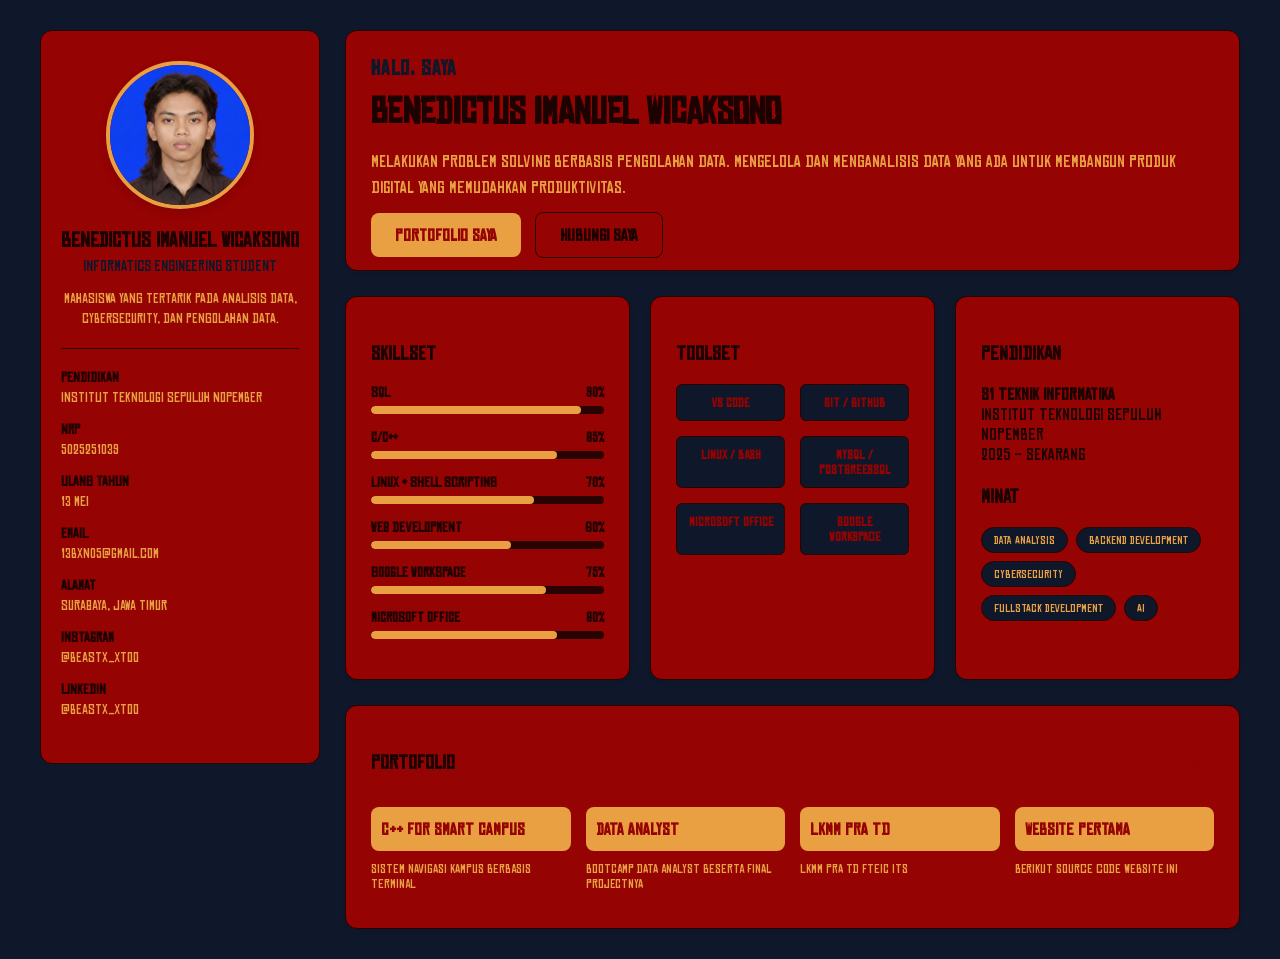
==== index.html @ a8acacd5 "fix html name" ====
<!DOCTYPE html>
<html>
<head>
    <meta charset="UTF-8">
    <title>Landing Page Digital Profile</title>
    <link rel="stylesheet" href="styles.css" />
</head>
<body>
    <div class="page-layout">
        <aside class="sidebar">
            <div class="profile-header">
                <img src="images/profile.png" alt="Profile" class="profile-img">
                <h2>Benedictus Imanuel Wicaksono</h2>
                <p class="subtitle">Informatics Engineering Student</p>
            </div>
            <p class="bio">Mahasiswa yang tertarik pada analisis data, cybersecurity, dan pengolahan data.</p>
            <div class="contact-info">
                <div class="info-item">
                    <strong>Pendidikan</strong>
                    <span>Institut Teknologi Sepuluh Nopember</span>
                </div>
                <div class="info-item">
                    <strong>NRP</strong>
                    <span>5025251039</span>
                </div>
                <div class="info-item">
                    <strong>Ulang tahun</strong>
                    <span>13 Mei</span>
                </div>
                <div class="info-item">
                    <strong>Email</strong>
                    <span>13bxn05@gmail.com</span>
                </div>
                <div class="info-item">
                    <strong>Alamat</strong>
                    <span>Surabaya, Jawa Timur</span>
                </div>
                <div class="info-item">
                    <strong>Instagram</strong>
                    <a href="https://www.instagram.com/beastx_xtoo" class="link">@beastx_xtoo<span></span></a>
                </div>
                <div class="info-item">
                    <strong>LinkedIn</strong>
                    <a href="https://www.linkedin.com/in/benedictus-wicaksono-3b3028378" class="link">@beastx_xtoo<span></span></a>
                </div>
            </div>
        </aside>

        <main class="main-content">
            <section class="hero-section card">
                <div class="hero-text">
                    <span class="greeting">Halo, saya</span>
                    <h1>Benedictus Imanuel Wicaksono</h1>
                    <p class="hero-desc">Melakukan problem solving berbasis pengolahan data. Mengelola dan menganalisis data yang ada untuk membangun produk digital yang memudahkan produktivitas.</p>
                    <div class="hero-buttons">
                        <a href="https://www.linkedin.com/in/benedictus-wicaksono-3b3028378" class="btn-primary">Portofolio saya</a>
                        <a href="mailto:13bxn05@gmail.com" class="btn-outline">Hubungi Saya</a>
                    </div>
                </div>
            </section>

            <section class="info-grid">

                <div class="card">
                    <h3>Skillset</h3>
                    <div class="skill-list">
                        <div class="skill-item">
                            <div class="skill-name"><span>SQL</span> <span>90%</span></div>
                            <div class="progress-bar"><div class="progress" style="width: 90%;"></div></div>
                        </div>
                        <div class="skill-item">
                            <div class="skill-name"><span>C/C++</span> <span>85%</span></div>
                            <div class="progress-bar"><div class="progress" style="width: 80%;"></div></div>
                        </div>
                        <div class="skill-item">
                            <div class="skill-name"><span>Linux & Shell Scripting</span> <span>70%</span></div>
                            <div class="progress-bar"><div class="progress" style="width: 70%;"></div></div>
                        </div>
                        <div class="skill-item">
                            <div class="skill-name"><span>Web Development</span> <span>60%</span></div>
                            <div class="progress-bar"><div class="progress" style="width: 60%;"></div></div>
                        </div>
                        <div class="skill-item">
                            <div class="skill-name"><span>Google Workspace</span> <span>75%</span></div>
                            <div class="progress-bar"><div class="progress" style="width: 75%;"></div></div>
                        </div>
                        <div class="skill-item">
                            <div class="skill-name"><span>Microsoft Office</span> <span>80%</span></div>
                            <div class="progress-bar"><div class="progress" style="width: 80%;"></div></div>
                        </div>
                    </div>
                </div>

                <div class="card">
                    <h3>Toolset</h3>
                    <div class="tool-grid">
                        <div class="tool-item">VS Code</div>
                        <div class="tool-item">Git / GitHub</div>
                        <div class="tool-item">Linux / Bash</div>
                        <div class="tool-item">MYSQL / PostgreesSQL</div>
                        <div class="tool-item">Microsoft Office</div>
                        <div class="tool-item">Google Workspace</div>
                    </div>
                </div>

                <div class="card">
                    <h3>Pendidikan</h3>
                    <p><strong>S1 Teknik Informatika</strong><br>Institut Teknologi Sepuluh Nopember<br>2025 - Sekarang</p>
                    
                    <h3 style="margin-top: 20px;">Minat</h3>
                    <div class="tags">
                        <span class="tag">Data Analysis</span>
                        <span class="tag">Backend Development</span>
                        <span class="tag">Cybersecurity</span>
                        <span class="tag">Fullstack Development</span>
                        <span class="tag">AI</span>
                    </div>
                </div>
            </section>

            <section class="card">
                <div class="section-header">
                    <h3>Portofolio</h3>
                    <a href="#" class="view-all">Lihat Semua →</a>
                </div>
                <div class="portfolio-grid">
                    <div class="portfolio-item">
                        <a href="https://github.com/xbggnr/EAS-Study-Case-Smart-Campus.git" class="btn-porto">C++ for Smart Campus</a>
                        <p>Sistem navigasi kampus berbasis terminal</p>
                    </div>
                    <div class="portfolio-item">
                        <a href="https://lnkd.in/p/gsqs-qHE" class="btn-porto">Data Analyst</a>
                        <p>Bootcamp data analyst beserta final projectnya</p>
                    </div>
                    <div class="portfolio-item">
                        <a href="https://lnkd.in/p/gumB436R" class="btn-porto">LKMM Pra TD</a>
                        <p>LKMM Pra TD FTEIC ITS</p>
                    </div>
                    <div class="portfolio-item">
                        <a href="https://github.com/xbggnr/First-Digital-Profile.git" class="btn-porto">Website Pertama</a>
                        <p>Berikut source code website ini</p>
                    </div>
                </div>
            </section>
        </main>
    </div>

</body>
</html>
---- styles.css ----
@font-face {
    font-family: 'RDR';
    src: url("chinese-rocks-rg.ttf");
}

:root {
    --primary-red: #950303;
    --dark-bg: #0F172A;
    --judul: #1d0202;
    --description: #e8a043;
    --border-color: #280301;
}

body {
    font-family: 'RDR';
    margin: 0;
    padding: 0;
    background-color: var(--dark-bg);
    color: var(--judul);
}

.page-layout {
    display: grid;
    grid-template-columns: 280px 1fr;
    gap: 25px;
    max-width: 1200px;
    margin: 30px auto;
    padding: 0 20px;
}

.card {
    background: #950303;
    border-radius: 12px;
    padding: 25px;
    border: 1px solid var(--border-color);
    box-shadow: 0 2px 10px rgba(0,0,0,0.02);
}

.sidebar {
    background: #950303;
    border-radius: 12px;
    padding: 30px 20px;
    border: 1px solid var(--border-color);
    height: fit-content;
}

.link {
    text-decoration: none;
    color: var(--description);
}

.profile-header {
    text-align: center;
    position: relative;
}

.profile-img {
    width: 140px;
    height: 140px;
    border-radius: 50%;
    object-fit: cover;
    border: 4px solid #e8a043;
    box-shadow: 0 4px 10px rgba(0,0,0,0.1);
}

.sidebar h2 { margin: 15px 0 5px; font-size: 20px; }
.subtitle { color: var(--dark-bg); font-size: 14px; font-weight: 500; margin-top: 0; }
.bio { font-size: 13px; color: var(--description); text-align: center; line-height: 1.5; margin-bottom: 20px; border-bottom: 1px solid var(--border-color); padding-bottom: 20px; }

.contact-info .info-item {
    display: flex;
    flex-direction: column;
    margin-bottom: 15px;
    font-size: 13px;
}
.contact-info strong { color: var(--judul); margin-bottom: 3px; }
.contact-info span { color: var(--description); }

.main-content {
    display: flex;
    flex-direction: column;
    gap: 25px;
}

.hero-section {
    display: flex;
    align-items: center;
    justify-content: space-between;
    gap: 20px;
}

.hero-text { flex: 1; }
.greeting { color: var(--dark-bg); font-weight: bold; letter-spacing: 1px; font-size: 20px; }
.hero-text h1 { font-size: 36px; margin: 10px 0; line-height: 1.2; }
.hero-desc { color: var(--description); margin-bottom: 25px; line-height: 1.6; }

.btn-primary {
    background: var(--description); 
    color: var(--primary-red); 
    border: none; padding: 12px 24px; 
    border-radius: 8px; cursor: pointer; 
    font-weight: bold;
    text-decoration: none;
}
.btn-outline { 
    background: transparent; 
    color: var(--judul); 
    border: 1px solid var(--border-color); 
    padding: 12px 24px; 
    border-radius: 8px; 
    cursor: pointer; 
    font-weight: bold; 
    margin-left: 10px; 
    text-decoration: none;
}

.info-grid {
    display: grid;
    grid-template-columns: repeat(3, 1fr);
    gap: 20px;
}

.skill-item { margin-bottom: 15px; }
.skill-name { display: flex; justify-content: space-between; font-size: 13px; font-weight: bold; margin-bottom: 5px; }
.progress-bar { background: var(--border-color); height: 8px; border-radius: 4px; overflow: hidden; }
.progress { background: var(--description); height: 100%; border-radius: 4px; }

.tool-grid {
    display: grid;
    grid-template-columns: 1fr 1fr;
    gap: 15px;
}
.tool-item {
    font-size: 12px;
    color: var(--primary-red);
    background: var(--dark-bg);
    padding: 10px;
    border-radius: 6px;
    text-align: center;
    font-weight: bold;
    border: 1px solid var(--border-color);
}

.tags { display: flex; flex-wrap: wrap; gap: 8px; }
.tag { font-size: 11px; background: var(--dark-bg); padding: 5px 12px; border-radius: 15px; color: var(--description); border: 1px solid var(--border-color); }

.section-header { display: flex; justify-content: space-between; align-items: center; margin-bottom: 15px; }
.view-all { font-size: 13px; color: var(--primary-red); text-decoration: none; font-weight: bold; }
.portfolio-grid { display: grid; grid-template-columns: repeat(4, 1fr); gap: 15px; }
.portfolio-item img { width: 100%; border-radius: 8px; object-fit: cover; }
.portfolio-item h4 { margin: 10px 0 5px; font-size: 14px; }
.portfolio-item p { margin-top: 10px; font-size: 12px; color: var(--description); }
.btn-porto{
    background: var(--description); 
    color: var(--primary-red); 
    border: none; padding: 12px 10px; 
    border-radius: 8px; cursor: pointer; 
    font-weight: bold;
    text-decoration: none;
    display: block;
}
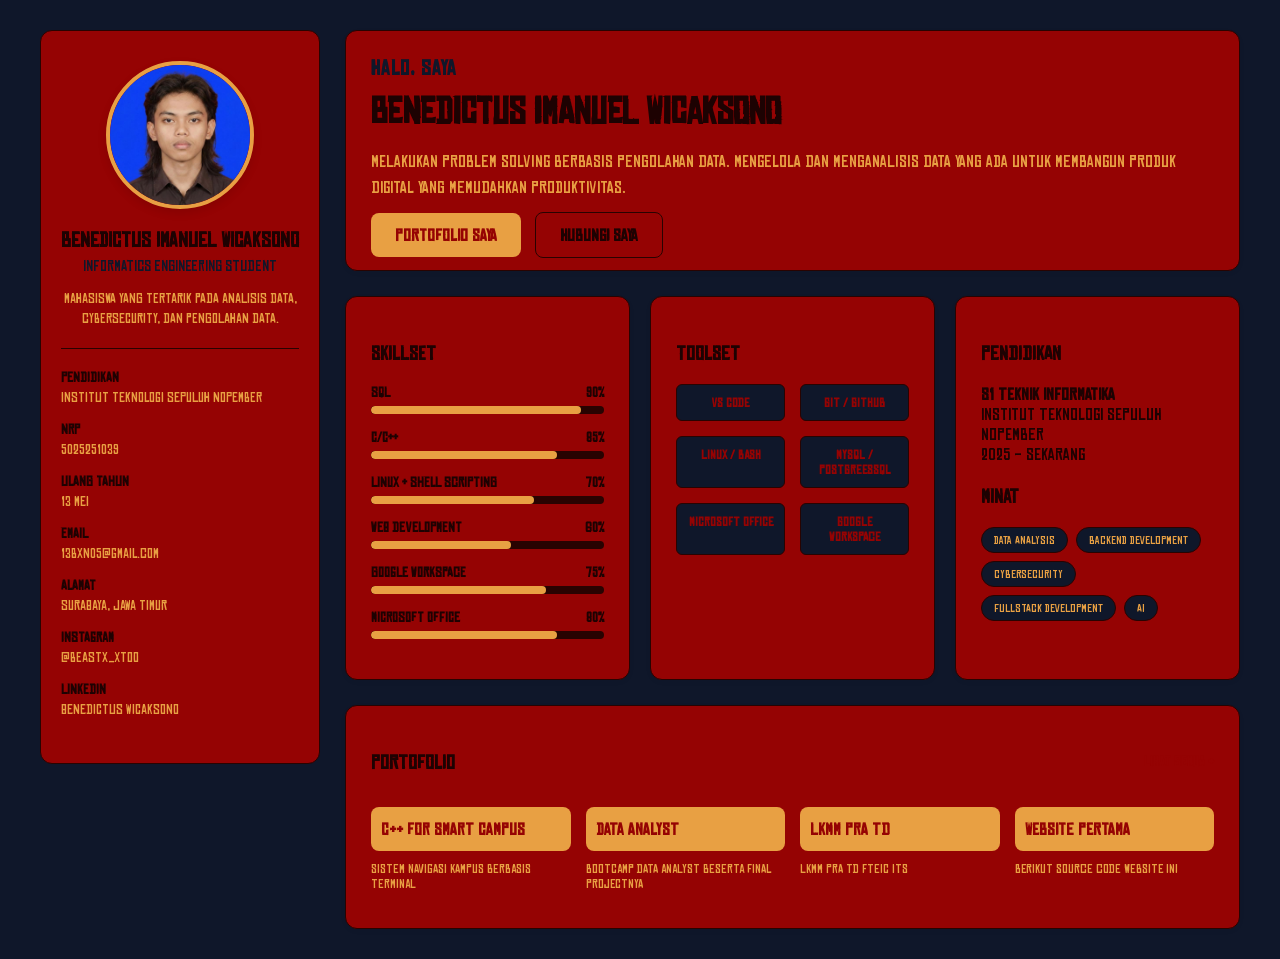
==== commit f1e3519d: "fix linkedin username" ====
--- a/index.html
+++ b/index.html
@@ -41,7 +41,7 @@
                 </div>
                 <div class="info-item">
                     <strong>LinkedIn</strong>
-                    <a href="https://www.linkedin.com/in/benedictus-wicaksono-3b3028378" class="link">@beastx_xtoo<span></span></a>
+                    <a href="https://www.linkedin.com/in/benedictus-wicaksono-3b3028378" class="link">Benedictus Wicaksono<span></span></a>
                 </div>
             </div>
         </aside>
